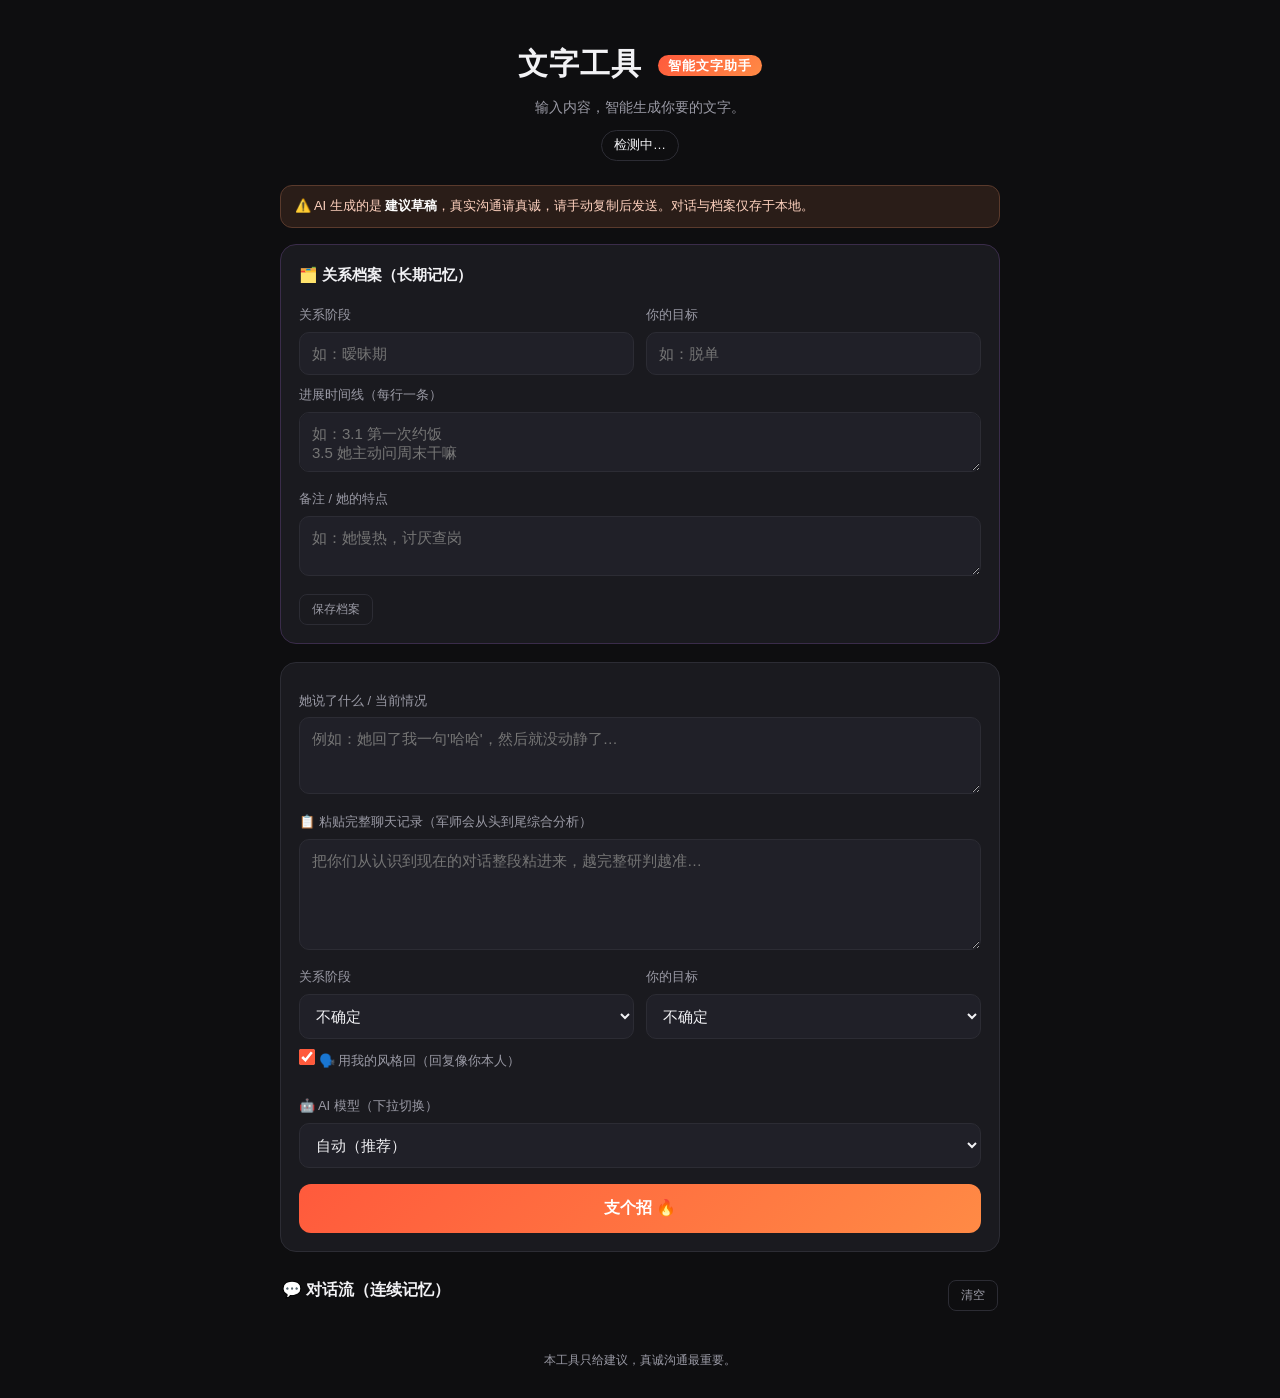
==== app/src/main/assets/index.html @ c7403eba "文字工具 · 初版：WebView壳 + 热更新 + 三家大模型桥接" ====
<!DOCTYPE html>
<html lang="zh-CN">
<head>
<meta charset="UTF-8">
<meta name="viewport" content="width=device-width, initial-scale=1.0">
<title>文字工具</title>
<link rel="stylesheet" href="./css/style.css">
</head>
<body>
<div class="app">
  <header class="hero">
    <h1>文字工具 <span class="badge">智能文字助手</span></h1>
    <p class="sub">输入内容，智能生成你要的文字。</p>
    <div id="modeTag" class="mode-tag">检测中…</div>
  </header>

  <div class="disclaimer">
    ⚠️ AI 生成的是 <strong>建议草稿</strong>，真实沟通请真诚，请手动复制后发送。对话与档案仅存于本地。
  </div>

  <section class="profile-card">
    <div class="res-head"><span>🗂️ 关系档案（长期记忆）</span><span id="saveTip" class="tip"></span></div>
    <div class="row">
      <div class="field"><label>关系阶段</label><input id="p_stage" placeholder="如：暧昧期"></div>
      <div class="field"><label>你的目标</label><input id="p_goal" placeholder="如：脱单"></div>
    </div>
    <label>进展时间线（每行一条）</label>
    <textarea id="p_timeline" rows="2" placeholder="如：3.1 第一次约饭&#10;3.5 她主动问周末干嘛"></textarea>
    <label>备注 / 她的特点</label>
    <textarea id="p_notes" rows="2" placeholder="如：她慢热，讨厌查岗"></textarea>
    <button id="saveProfile" class="mini">保存档案</button>
  </section>

  <section class="input-card">
    <label>她说了什么 / 当前情况</label>
    <textarea id="message" rows="3" placeholder="例如：她回了我一句'哈哈'，然后就没动静了…"></textarea>

    <label>📋 粘贴完整聊天记录（军师会从头到尾综合分析）</label>
    <textarea id="chatlog" rows="5" placeholder="把你们从认识到现在的对话整段粘进来，越完整研判越准…"></textarea>

    <div class="row">
      <div class="field">
        <label>关系阶段</label>
        <select id="stage">
          <option value="">不确定</option>
          <option>刚认识 / 陌生人</option>
          <option>刚加微信</option>
          <option>暧昧期</option>
          <option>恋爱中</option>
          <option>已分手 / 想挽回</option>
        </select>
      </div>
      <div class="field">
        <label>你的目标</label>
        <select id="goal">
          <option value="">不确定</option>
          <option>脱单</option>
          <option>暧昧升温</option>
          <option>约出来</option>
          <option>挽回 / 复联</option>
          <option>单纯参谋</option>
        </select>
      </div>
    </div>
    <div class="style-row">
      <label class="switch"><input type="checkbox" id="useStyle" checked>
        🗣️ 用我的风格回（回复像你本人）</label>
    </div>
    <div class="row">
      <div class="field">
        <label>🤖 AI 模型（下拉切换）</label>
        <select id="model"><option value="auto">自动（推荐）</option></select>
      </div>
    </div>
    <button id="go">支个招 🔥</button>
  </section>

  <div class="stream-head"><span>💬 对话流（连续记忆）</span><button id="clear" class="mini">清空</button></div>
  <section id="stream" class="result"></section>

  <footer>本工具只给建议，真诚沟通最重要。</footer>
</div>
<script src="./js/prompts.js"></script>
<script src="./js/offline.js"></script>
<script src="./js/app.js"></script>
</body>
</html>
---- app/src/main/assets/css/style.css ----
* { box-sizing: border-box; margin: 0; padding: 0; }

.prov { font-size: 11px; color: #ffb347; font-weight: 600; background: rgba(255,179,71,.12); padding: 1px 7px; border-radius: 8px; margin-left: 6px; }

.style-row { margin: 6px 0 14px; }
.switch { display: flex; align-items: center; gap: 8px; font-size: 13px; color: var(--muted); cursor: pointer; user-select: none; }
.switch input { width: 16px; height: 16px; accent-color: var(--main); cursor: pointer; }
:root {
  --bg: #0e0e10;
  --card: #1a1a1f;
  --card2: #202028;
  --main: #ff5a3c;
  --main2: #ff8a45;
  --text: #f2f2f5;
  --muted: #9a9aa5;
  --line: #2c2c34;
}
body {
  background: var(--bg);
  color: var(--text);
  font-family: -apple-system, BlinkMacSystemFont, "Segoe UI", "PingFang SC", "Microsoft YaHei", sans-serif;
  line-height: 1.6;
  padding: 16px;
}
.app { max-width: 720px; margin: 0 auto; }

.hero { text-align: center; padding: 24px 0 8px; }
.hero h1 { font-size: 30px; font-weight: 800; letter-spacing: 1px; }
.badge {
  font-size: 13px; font-weight: 600; color: #fff;
  background: linear-gradient(135deg, var(--main), var(--main2));
  padding: 3px 10px; border-radius: 999px; vertical-align: middle; margin-left: 6px;
}
.sub { color: var(--muted); margin-top: 8px; font-size: 14px; }

.mode-tag {
  display: inline-block; margin-top: 12px; font-size: 13px;
  padding: 4px 12px; border-radius: 999px; border: 1px solid var(--line);
}
.mode-tag.on { color: #7CFFB2; border-color: #2c5; }
.mode-tag.off { color: var(--main2); border-color: #553; }

.disclaimer {
  background: #2a1d18; border: 1px solid #5a3a2c; color: #ffd2bf;
  font-size: 13px; padding: 10px 14px; border-radius: 12px; margin: 16px 0;
}
.disclaimer strong { color: #fff; }

.profile-card, .input-card {
  background: var(--card); border: 1px solid var(--line);
  border-radius: 16px; padding: 18px; margin-bottom: 18px;
}
.profile-card { border-color: #3a2c4a; }

.res-head {
  display: flex; justify-content: space-between; align-items: center;
  font-weight: 700; font-size: 15px; margin-bottom: 8px; gap: 8px;
}
.profile-card label, .input-card label {
  display: block; font-size: 13px; color: var(--muted); margin: 10px 0 6px;
}
textarea, select, input {
  width: 100%; background: var(--card2); color: var(--text);
  border: 1px solid var(--line); border-radius: 10px; padding: 12px;
  font-size: 15px; font-family: inherit; outline: none;
}
textarea:focus, select:focus, input:focus { border-color: var(--main); }
.row { display: flex; gap: 12px; }
.field { flex: 1; }

button#go {
  width: 100%; margin-top: 16px; padding: 14px;
  font-size: 16px; font-weight: 700; color: #fff; cursor: pointer;
  background: linear-gradient(135deg, var(--main), var(--main2));
  border: none; border-radius: 12px; transition: transform .08s, opacity .2s;
}
button#go:hover { transform: translateY(-1px); }
button#go:disabled { opacity: .6; cursor: default; }

.mini {
  background: transparent; border: 1px solid var(--line); color: var(--muted);
  font-size: 12px; padding: 6px 12px; border-radius: 8px; cursor: pointer; margin-top: 10px;
}
.mini:hover { color: var(--text); border-color: var(--main); }
.tip { font-size: 12px; color: #7CFFB2; opacity: 0; transition: opacity .3s; }

.result { display: flex; flex-direction: column; gap: 14px; }
.res-card {
  background: var(--card); border: 1px solid var(--line);
  border-radius: 16px; padding: 16px;
}
.res-card.wrap { border-color: var(--line); }
.res-card .copy {
  background: transparent; border: 1px solid var(--line); color: var(--muted);
  font-size: 12px; padding: 4px 10px; border-radius: 8px; cursor: pointer;
}
.res-card .copy:hover { color: var(--text); border-color: var(--main); }
.res-body { font-size: 15px; white-space: pre-wrap; }

.bubble {
  background: var(--card2); border: 1px solid var(--line);
  border-radius: 12px; padding: 10px 14px; margin-bottom: 10px;
  font-size: 14px; color: var(--muted);
}
.stream-head {
  display: flex; justify-content: space-between; align-items: center;
  margin: 6px 2px 12px; font-weight: 700; color: var(--text);
}

footer { text-align: center; color: var(--muted); font-size: 12px; margin: 28px 0 12px; }
.hidden { display: none; }
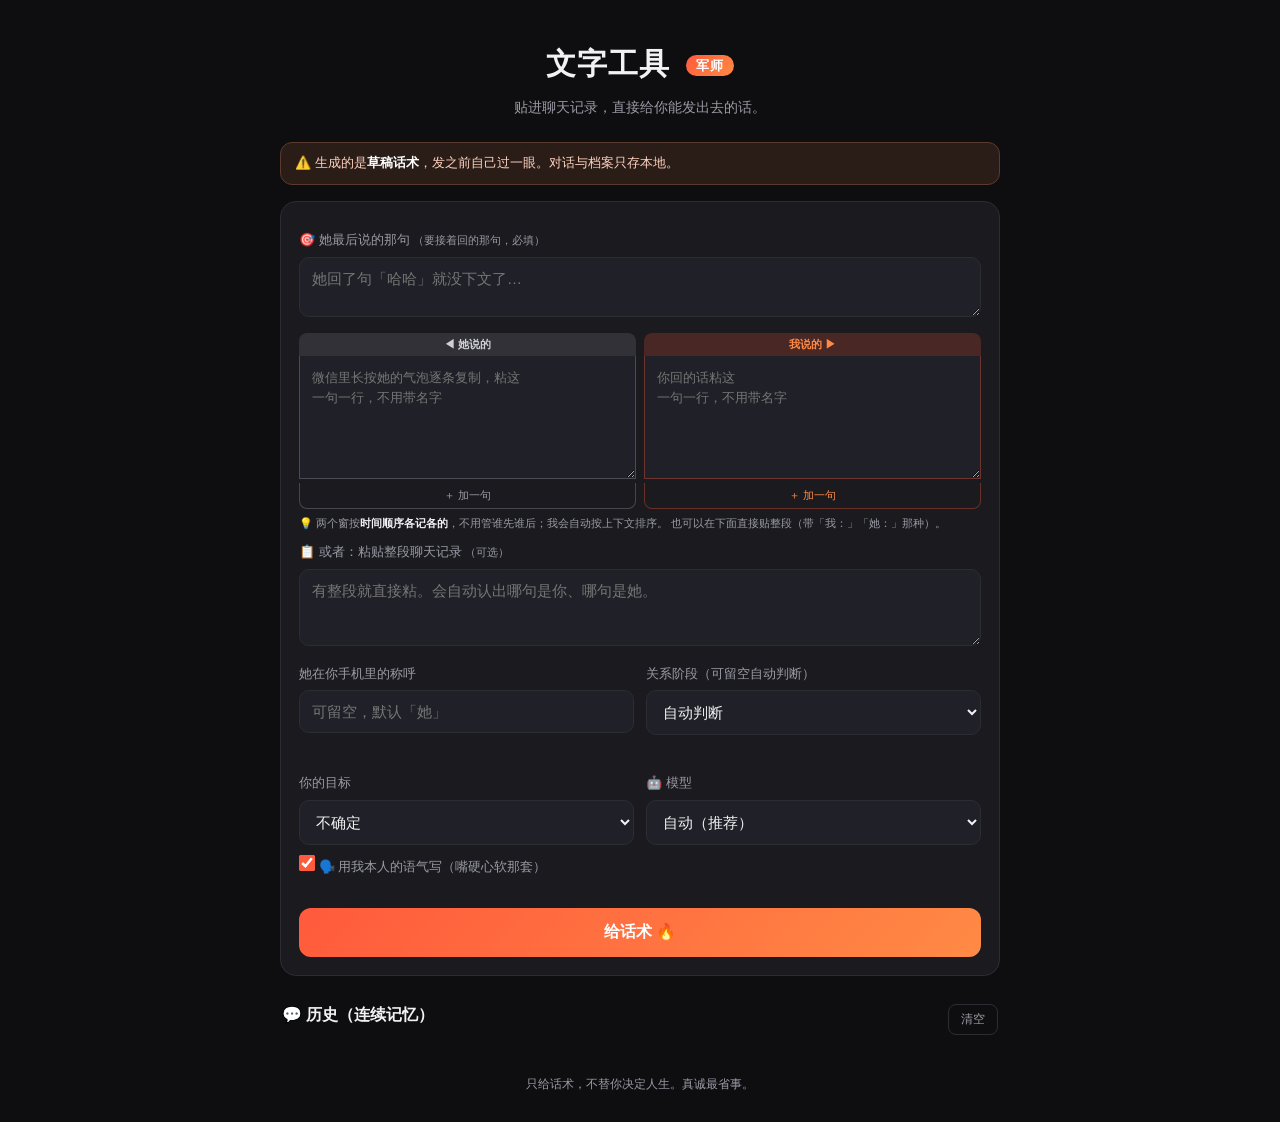
==== commit e89aa8ff: "v2.0: 双输入窗（她说/我说）+ 删除关系档案 + M3阶段判断与三档话术 UI - 移除「关系档案（长期记忆）」整块（阶段/目标/时间线/备注/保存按钮） - 新增她说/我说双栏逐条录入，适配微" ====
--- a/app/src/main/assets/index.html
+++ b/app/src/main/assets/index.html
@@ -9,47 +9,71 @@
 <body>
 <div class="app">
   <header class="hero">
-    <h1>文字工具 <span class="badge">智能文字助手</span></h1>
-    <p class="sub">输入内容，智能生成你要的文字。</p>
-    <div id="modeTag" class="mode-tag">检测中…</div>
+    <h1>文字工具 <span class="badge">军师</span></h1>
+    <p class="sub">贴进聊天记录，直接给你能发出去的话。</p>
   </header>
 
   <div class="disclaimer">
-    ⚠️ AI 生成的是 <strong>建议草稿</strong>，真实沟通请真诚，请手动复制后发送。对话与档案仅存于本地。
+    ⚠️ 生成的是<strong>草稿话术</strong>，发之前自己过一眼。对话与档案只存本地。
   </div>
 
-  <section class="profile-card">
-    <div class="res-head"><span>🗂️ 关系档案（长期记忆）</span><span id="saveTip" class="tip"></span></div>
-    <div class="row">
-      <div class="field"><label>关系阶段</label><input id="p_stage" placeholder="如：暧昧期"></div>
-      <div class="field"><label>你的目标</label><input id="p_goal" placeholder="如：脱单"></div>
+  <section class="input-card">
+    <label>🎯 她最后说的那句 <span class="hint">（要接着回的那句，必填）</span></label>
+    <textarea id="message" rows="2" placeholder="她回了句「哈哈」就没下文了…"></textarea>
+
+    <div class="dual-win">
+      <div class="dual-col col-her">
+        <div class="dual-head">◀ 她说的</div>
+        <textarea id="herLog" rows="5" placeholder="微信里长按她的气泡逐条复制，粘这&#10;一句一行，不用带名字"></textarea>
+        <button class="dual-add" data-side="her">＋ 加一句</button>
+      </div>
+      <div class="dual-col col-me">
+        <div class="dual-head">我说的 ▶</div>
+        <textarea id="meLog" rows="5" placeholder="你回的话粘这&#10;一句一行，不用带名字"></textarea>
+        <button class="dual-add" data-side="me">＋ 加一句</button>
+      </div>
     </div>
-    <label>进展时间线（每行一条）</label>
-    <textarea id="p_timeline" rows="2" placeholder="如：3.1 第一次约饭&#10;3.5 她主动问周末干嘛"></textarea>
-    <label>备注 / 她的特点</label>
-    <textarea id="p_notes" rows="2" placeholder="如：她慢热，讨厌查岗"></textarea>
-    <button id="saveProfile" class="mini">保存档案</button>
-  </section>
+    <div class="dual-tip">
+      💡 两个窗按<strong>时间顺序各记各的</strong>，不用管谁先谁后；我会自动按上下文排序。
+      也可以在下面直接贴整段（带「我：」「她：」那种）。
+    </div>
 
-  <section class="input-card">
-    <label>她说了什么 / 当前情况</label>
-    <textarea id="message" rows="3" placeholder="例如：她回了我一句'哈哈'，然后就没动静了…"></textarea>
+    <label>📋 或者：粘贴整段聊天记录 <span class="hint">（可选）</span></label>
+    <textarea id="chatlog" rows="3" placeholder="有整段就直接粘。会自动认出哪句是你、哪句是她。"></textarea>
 
-    <label>📋 粘贴完整聊天记录（军师会从头到尾综合分析）</label>
-    <textarea id="chatlog" rows="5" placeholder="把你们从认识到现在的对话整段粘进来，越完整研判越准…"></textarea>
+    <div id="chatWin" class="chat-win" style="display:none">
+      <div class="chat-head">
+        <span class="chat-side-label left">◀ 她说的</span>
+        <span class="chat-side-label right">我说的 ▶</span>
+      </div>
+      <div id="chatList" class="chat-list"></div>
+      <div class="parse-tip">点气泡可左右翻转改归属。改完直接点「给话术」。</div>
+    </div>
 
     <div class="row">
       <div class="field">
-        <label>关系阶段</label>
+        <label>她在你手机里的称呼</label>
+        <input id="herName" placeholder="可留空，默认「她」">
+      </div>
+      <div class="field">
+        <label>关系阶段（可留空自动判断）</label>
         <select id="stage">
-          <option value="">不确定</option>
-          <option>刚认识 / 陌生人</option>
-          <option>刚加微信</option>
-          <option>暧昧期</option>
-          <option>恋爱中</option>
-          <option>已分手 / 想挽回</option>
+          <option value="">自动判断</option>
+          <option>A 吸引（刚认识/刚加微信）</option>
+          <option>C 舒适（聊得来/有信任）</option>
+          <option>S 诱惑（氛围到了/该推进）</option>
         </select>
       </div>
+    </div>
+
+    <div id="stageConfirmed" class="stage-confirmed"></div>
+    <div id="stageCard" class="stage-card" style="display:none">
+      <div id="stageGuess" class="stage-guess"></div>
+      <div id="stageReason" class="stage-reason"></div>
+    </div>
+    <div id="stageStatus" class="stage-status"></div>
+
+    <div class="row">
       <div class="field">
         <label>你的目标</label>
         <select id="goal">
@@ -61,26 +85,27 @@
           <option>单纯参谋</option>
         </select>
       </div>
-    </div>
-    <div class="style-row">
-      <label class="switch"><input type="checkbox" id="useStyle" checked>
-        🗣️ 用我的风格回（回复像你本人）</label>
-    </div>
-    <div class="row">
       <div class="field">
-        <label>🤖 AI 模型（下拉切换）</label>
+        <label>🤖 模型</label>
         <select id="model"><option value="auto">自动（推荐）</option></select>
       </div>
     </div>
-    <button id="go">支个招 🔥</button>
+
+    <div class="style-row">
+      <label class="switch"><input type="checkbox" id="useStyle" checked>
+        🗣️ 用我本人的语气写（嘴硬心软那套）</label>
+    </div>
+
+    <button id="go">给话术 🔥</button>
   </section>
 
-  <div class="stream-head"><span>💬 对话流（连续记忆）</span><button id="clear" class="mini">清空</button></div>
+  <div class="stream-head"><span>💬 历史（连续记忆）</span><button id="clear" class="mini">清空</button></div>
   <section id="stream" class="result"></section>
 
-  <footer>本工具只给建议，真诚沟通最重要。</footer>
+  <footer>只给话术，不替你决定人生。真诚最省事。</footer>
 </div>
 <script src="./js/prompts.js"></script>
+<script src="./js/chatparse.js"></script>
 <script src="./js/offline.js"></script>
 <script src="./js/app.js"></script>
 </body>
--- a/app/src/main/assets/css/style.css
+++ b/app/src/main/assets/css/style.css
@@ -46,17 +46,16 @@
 }
 .disclaimer strong { color: #fff; }
 
-.profile-card, .input-card {
+.input-card {
   background: var(--card); border: 1px solid var(--line);
   border-radius: 16px; padding: 18px; margin-bottom: 18px;
 }
-.profile-card { border-color: #3a2c4a; }
 
 .res-head {
   display: flex; justify-content: space-between; align-items: center;
   font-weight: 700; font-size: 15px; margin-bottom: 8px; gap: 8px;
 }
-.profile-card label, .input-card label {
+.input-card label {
   display: block; font-size: 13px; color: var(--muted); margin: 10px 0 6px;
 }
 textarea, select, input {
@@ -109,3 +108,128 @@
 
 footer { text-align: center; color: var(--muted); font-size: 12px; margin: 28px 0 12px; }
 .hidden { display: none; }
+
+/* ========== v2 新增：解析预览 / 阶段卡 / 三档话术 ========== */
+
+/* 解析预览区 */
+/* 阶段卡 */
+.stage-confirmed { font-size: 12px; color: #7CFFB2; margin: 4px 0 0; }
+.stage-card {
+  margin: 8px 0; padding: 10px 12px;
+  background: rgba(255,90,60,.07); border: 1px solid rgba(255,90,60,.3); border-radius: 12px;
+}
+.stage-guess { font-size: 14px; color: var(--text); }
+.stage-reason { font-size: 12px; color: var(--muted); margin-top: 4px; white-space: pre-wrap; }
+.stage-status { font-size: 12px; color: var(--muted); margin: 6px 0; min-height: 16px; }
+.conf { font-size: 11px; color: var(--muted); background: rgba(154,154,165,.15); padding: 1px 6px; border-radius: 6px; margin-left: 4px; }
+
+/* 结果卡内：阶段 + 点破 */
+.stage-line { font-size: 13px; font-weight: 700; color: var(--main2); margin-bottom: 6px; }
+.read-line {
+  font-size: 15px; font-weight: 600; color: var(--text);
+  padding: 8px 0 12px; border-bottom: 1px dashed var(--line); margin-bottom: 12px;
+}
+.dont-line {
+  margin-top: 12px; padding: 8px 12px; font-size: 13px; color: #ff8a8a;
+  background: rgba(255,107,107,.08); border-left: 3px solid #ff6b6b; border-radius: 6px;
+}
+
+/* 三档话术 */
+.opt {
+  border: 1px solid var(--line); border-radius: 12px;
+  padding: 10px 12px; margin-bottom: 10px; background: var(--card2);
+}
+.opt.tone-liao { border-color: rgba(255,90,60,.45); }
+.opt.tone-che  { border-color: rgba(120,140,180,.4); }
+.opt-head { display: flex; align-items: center; justify-content: space-between; margin-bottom: 6px; }
+.opt-tag {
+  font-size: 11px; font-weight: 700; padding: 2px 9px; border-radius: 999px;
+  background: rgba(255,255,255,.08); color: var(--text);
+}
+.opt.tone-wen  .opt-tag { background: rgba(124,255,178,.15); color: #7CFFB2; }
+.opt.tone-liao .opt-tag { background: rgba(255,90,60,.2);    color: var(--main2); }
+.opt.tone-che  .opt-tag { background: rgba(120,140,180,.2);  color: #9db4e0; }
+.opt-copy {
+  background: transparent; border: 1px solid var(--line); color: var(--muted);
+  font-size: 11px; padding: 3px 10px; border-radius: 8px; cursor: pointer;
+}
+.opt-copy:hover { color: var(--main2); border-color: var(--main); }
+.opt-text {
+  font-size: 16px; font-weight: 600; color: var(--text);
+  padding: 6px 0; line-height: 1.5; word-break: break-word;
+}
+.opt-why     { font-size: 12px; color: var(--muted); margin-top: 4px; }
+.opt-predict { font-size: 12px; color: #9db4e0; margin-top: 6px; }
+.opt-then    { font-size: 13px; color: #7CFFB2; margin-top: 3px; }
+
+/* ============ v3 聊天窗口（她说 / 我说，微信式双窗） ============ */
+.chat-win {
+  margin: 10px 0; padding: 10px;
+  background: var(--card2); border: 1px solid var(--line); border-radius: 14px;
+}
+.chat-head {
+  display: flex; justify-content: space-between; align-items: center;
+  padding-bottom: 8px; margin-bottom: 8px; border-bottom: 1px dashed var(--line);
+}
+.chat-side-label { font-size: 11px; font-weight: 700; padding: 2px 10px; border-radius: 999px; }
+.chat-side-label.left  { background: rgba(154,154,165,.18); color: #cfcfd6; }
+.chat-side-label.right { background: rgba(255,90,60,.18);  color: var(--main2); }
+.chat-list {
+  max-height: 340px; overflow-y: auto;
+  display: flex; flex-direction: column; gap: 8px; padding: 2px 0;
+}
+.chat-conf { font-size: 11px; color: var(--muted); text-align: center; padding-bottom: 4px; }
+.chat-conf b { color: var(--text); }
+.chat-conf b.high { color: #7CFFB2; }
+.chat-conf b.mid  { color: #ffc857; }
+.chat-conf b.low  { color: #ff6b6b; }
+.chat-row {
+  display: flex; align-items: flex-end; gap: 6px; max-width: 100%;
+}
+.chat-row.left  { justify-content: flex-start; }
+.chat-row.right { justify-content: flex-end; }
+.chat-who {
+  flex: 0 0 auto; font-size: 10px; color: var(--muted); padding-bottom: 4px; max-width: 64px;
+  overflow: hidden; text-overflow: ellipsis; white-space: nowrap;
+}
+.chat-bubble {
+  max-width: 76%; padding: 8px 12px; border-radius: 14px;
+  font-size: 14px; line-height: 1.45; word-break: break-word; cursor: pointer;
+}
+.chat-bubble.her {
+  background: #26262c; color: #e8e8ee;
+  border-bottom-left-radius: 4px;
+}
+.chat-bubble.me {
+  background: linear-gradient(135deg, #ff5a3c, #ff7a4d); color: #fff;
+  border-bottom-right-radius: 4px;
+}
+.chat-bubble.unsure { border: 1px dashed rgba(255,200,87,.55); }
+.chat-bubble:active { filter: brightness(1.15); }
+.parse-tip { font-size: 11px; color: var(--muted); margin-top: 8px; }
+
+/* ============ v3.1 双输入窗（她说 / 我说） ============ */
+.hint { font-size: 11px; color: var(--muted); font-weight: 400; }
+.dual-win { display: flex; gap: 8px; margin: 8px 0 6px; }
+.dual-col { flex: 1 1 50%; min-width: 0; display: flex; flex-direction: column; }
+.dual-head {
+  font-size: 11px; font-weight: 700; text-align: center;
+  padding: 3px 0; border-radius: 8px 8px 0 0; margin-bottom: 0;
+}
+.col-her .dual-head { background: rgba(154,154,165,.18); color: #cfcfd6; }
+.col-me  .dual-head { background: rgba(255,90,60,.20);  color: var(--main2); }
+.dual-col textarea {
+  flex: 1 1 auto; margin: 0 !important; border-radius: 0 !important;
+  border-top: none !important; font-size: 13px; line-height: 1.5; min-height: 108px;
+}
+.col-her textarea { border-color: rgba(154,154,165,.35) !important; }
+.col-me  textarea { border-color: rgba(255,90,60,.35) !important; }
+.dual-add {
+  margin-top: 4px; background: transparent; font-size: 11px; padding: 5px 0;
+  border-radius: 0 0 8px 8px; cursor: pointer;
+}
+.col-her .dual-add { border: 1px solid rgba(154,154,165,.35); border-top: none; color: var(--muted); }
+.col-me  .dual-add { border: 1px solid rgba(255,90,60,.35);  border-top: none; color: var(--main2); }
+.dual-add:active { background: rgba(255,255,255,.06); }
+.dual-tip { font-size: 11px; color: var(--muted); line-height: 1.6; margin-bottom: 10px; }
+.dual-tip strong { color: var(--text); }
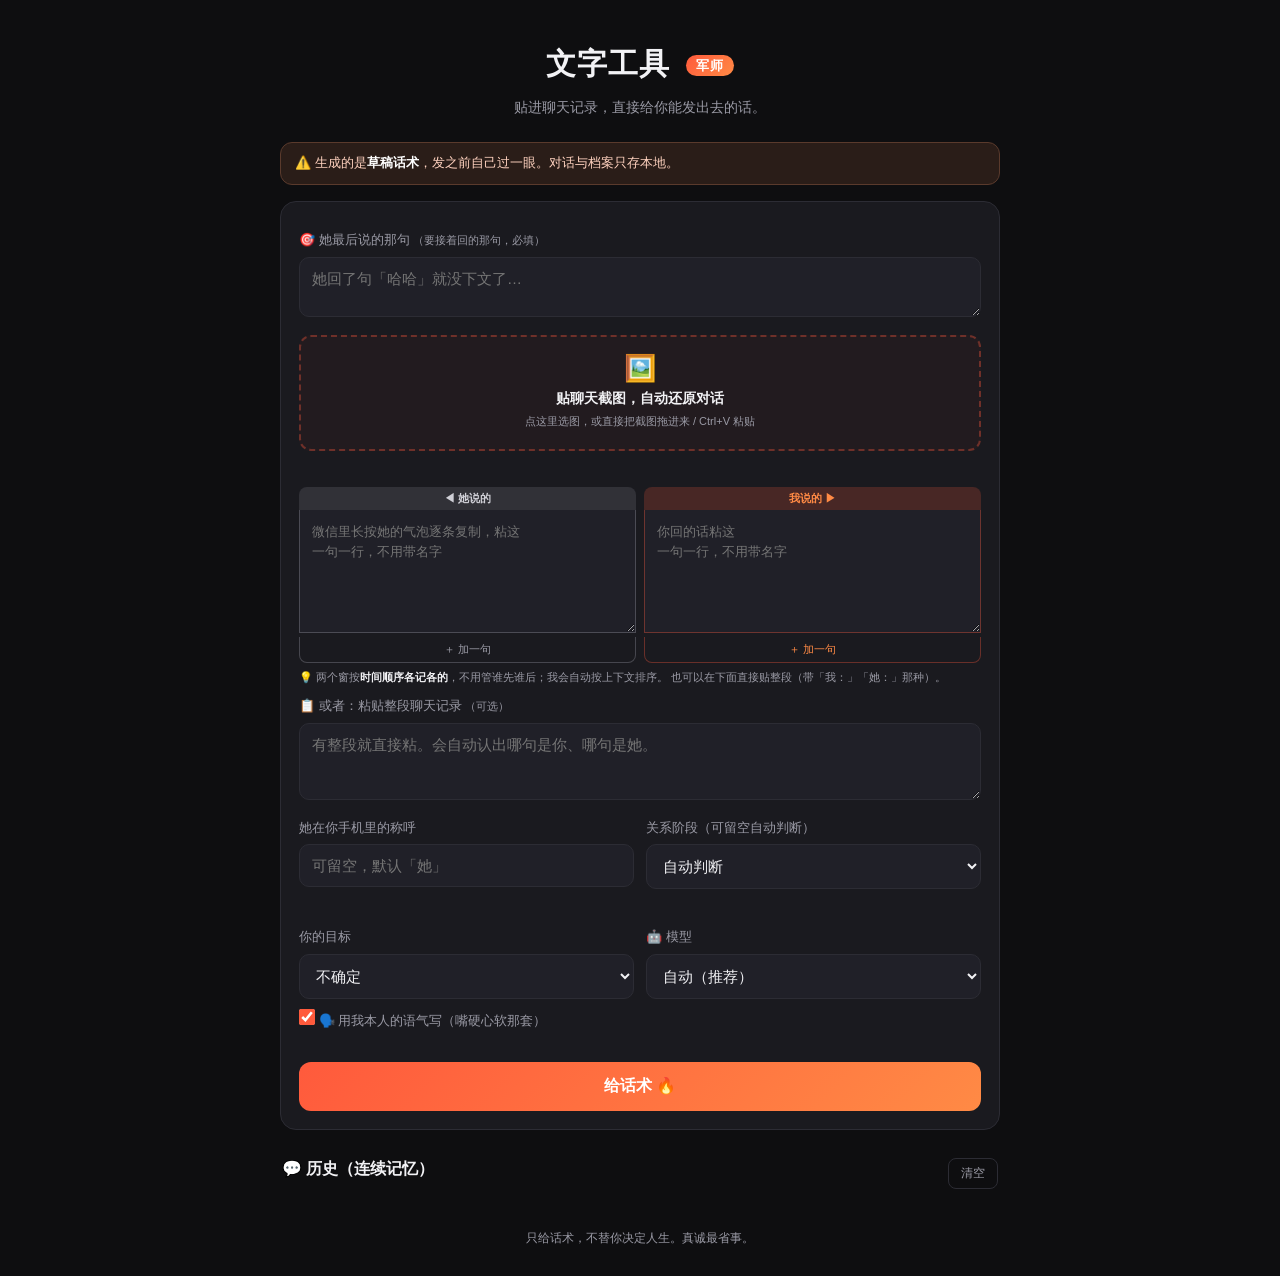
==== commit 10870477: "v3.0: 贴图生成对话（像素判左右 + 多模态OCR）+ 时间线从上到下 截图识别（新模块 shotparse.js） - 像素分割：Canvas 逐行扫前景 → 行块聚合 → 剔头像 → 气泡中心" ====
--- a/app/src/main/assets/index.html
+++ b/app/src/main/assets/index.html
@@ -20,6 +20,17 @@
   <section class="input-card">
     <label>🎯 她最后说的那句 <span class="hint">（要接着回的那句，必填）</span></label>
     <textarea id="message" rows="2" placeholder="她回了句「哈哈」就没下文了…"></textarea>
+
+    <div class="shot-zone" id="shotZone">
+      <div class="shot-inner">
+        <div class="shot-icon">🖼️</div>
+        <div class="shot-title">贴聊天截图，自动还原对话</div>
+        <div class="shot-sub">点这里选图，或直接把截图拖进来 / Ctrl+V 粘贴</div>
+      </div>
+      <input type="file" id="shotFile" accept="image/*" multiple hidden>
+    </div>
+    <div id="shotList" class="shot-list"></div>
+    <div id="shotStatus" class="shot-status"></div>
 
     <div class="dual-win">
       <div class="dual-col col-her">
@@ -106,6 +117,7 @@
 </div>
 <script src="./js/prompts.js"></script>
 <script src="./js/chatparse.js"></script>
+<script src="./js/shotparse.js"></script>
 <script src="./js/offline.js"></script>
 <script src="./js/app.js"></script>
 </body>
--- a/app/src/main/assets/css/style.css
+++ b/app/src/main/assets/css/style.css
@@ -233,3 +233,33 @@
 .dual-add:active { background: rgba(255,255,255,.06); }
 .dual-tip { font-size: 11px; color: var(--muted); line-height: 1.6; margin-bottom: 10px; }
 .dual-tip strong { color: var(--text); }
+
+/* ============ v3.2 截图识别区 ============ */
+.shot-zone {
+  border: 2px dashed rgba(255,90,60,.35); border-radius: 12px;
+  background: rgba(255,90,60,.04); padding: 18px 12px; text-align: center;
+  cursor: pointer; transition: .18s; margin: 10px 0 6px;
+}
+.shot-zone:active, .shot-zone.hover { background: rgba(255,90,60,.10); border-color: var(--main); }
+.shot-icon { font-size: 26px; line-height: 1; margin-bottom: 6px; }
+.shot-title { font-size: 14px; font-weight: 600; color: var(--text); }
+.shot-sub { font-size: 11px; color: var(--muted); margin-top: 4px; }
+.shot-list { display: flex; flex-wrap: wrap; gap: 8px; margin-bottom: 6px; }
+.shot-item { position: relative; width: 72px; height: 72px; border-radius: 8px; overflow: hidden; border: 1px solid var(--line); }
+.shot-item img { width: 100%; height: 100%; object-fit: cover; display: block; }
+.shot-item .shot-x {
+  position: absolute; top: 2px; right: 2px; width: 18px; height: 18px;
+  border-radius: 50%; background: rgba(0,0,0,.65); color: #fff;
+  font-size: 12px; line-height: 18px; text-align: center; cursor: pointer;
+}
+.shot-item .shot-tag {
+  position: absolute; bottom: 0; left: 0; right: 0;
+  background: rgba(0,0,0,.6); color: #7CFFB2; font-size: 9px;
+  text-align: center; padding: 1px 0;
+}
+.shot-status { font-size: 11px; color: var(--muted); min-height: 16px; margin-bottom: 6px; }
+.shot-status b { color: var(--main2); }
+.chat-bubble.empty {
+  background: transparent !important; color: var(--muted) !important;
+  border: 1px dashed rgba(255,200,87,.5); font-style: italic; font-size: 13px;
+}
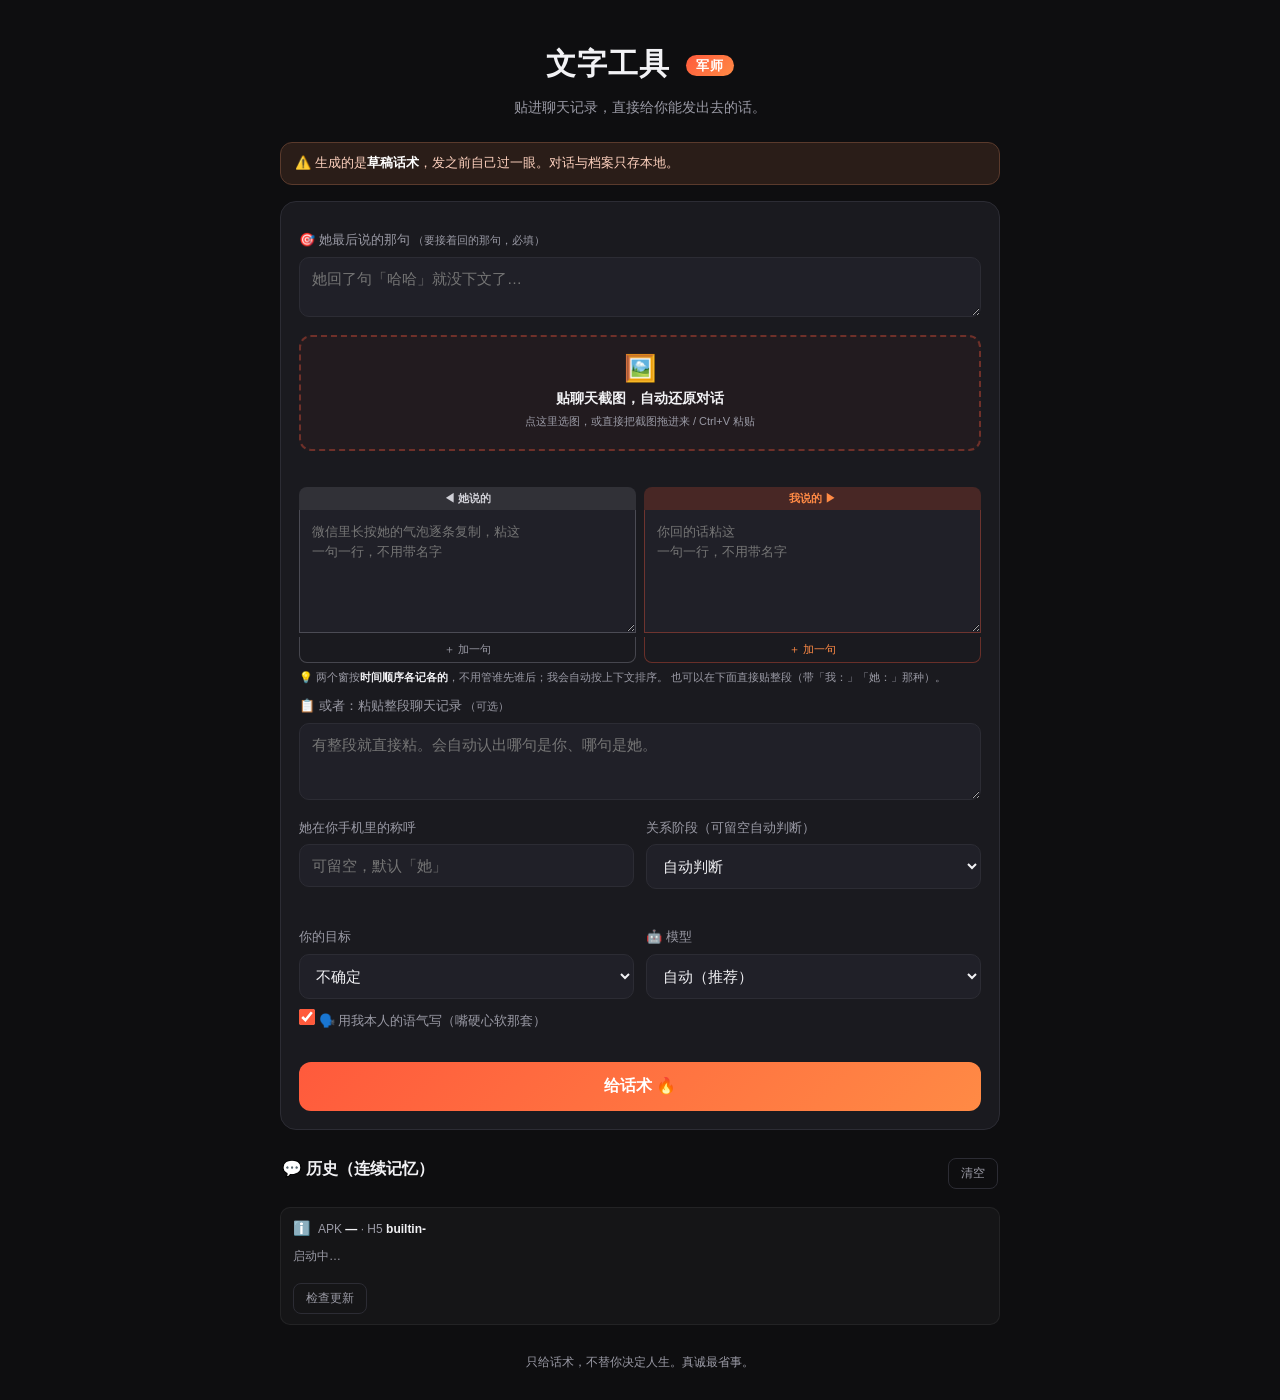
==== commit f58b2a5e: "APK 3.2.0(versionCode 5)：新增真·强制更新原生桥 applyUpdate/getLocalBuild/getAppVersion；热更落地后清缓存+重载自动生效；内置 asse" ====
--- a/app/src/main/assets/index.html
+++ b/app/src/main/assets/index.html
@@ -113,12 +113,21 @@
   <div class="stream-head"><span>💬 历史（连续记忆）</span><button id="clear" class="mini">清空</button></div>
   <section id="stream" class="result"></section>
 
+  <section class="ver-bar" id="verBar">
+    <span class="ver-i">ℹ️</span>
+    <span class="ver-text">APK <b id="verApk">…</b> · H5 <b id="verH5">…</b></span>
+    <span id="verState" class="ver-state">启动中…</span>
+    <button id="verCheck" class="mini">检查更新</button>
+    <button id="verApply" class="mini ver-apply" style="display:none">立即应用</button>
+  </section>
+
   <footer>只给话术，不替你决定人生。真诚最省事。</footer>
 </div>
 <script src="./js/prompts.js"></script>
 <script src="./js/chatparse.js"></script>
 <script src="./js/shotparse.js"></script>
 <script src="./js/offline.js"></script>
+<script src="./js/update.js"></script>
 <script src="./js/app.js"></script>
 </body>
 </html>
--- a/app/src/main/assets/css/style.css
+++ b/app/src/main/assets/css/style.css
@@ -263,3 +263,45 @@
   background: transparent !important; color: var(--muted) !important;
   border: 1px dashed rgba(255,200,87,.5); font-style: italic; font-size: 13px;
 }
+
+/* ============ v3.2 对话动力学 / 接话逻辑 ============ */
+.dyn-line {
+  font-size: 12px; color: var(--muted); line-height: 1.6;
+  padding: 6px 10px; margin: 0 0 8px;
+  background: rgba(124,255,178,.06); border-left: 3px solid rgba(124,255,178,.5);
+  border-radius: 6px;
+}
+.dyn-risk {
+  font-weight: 700; padding: 1px 7px; border-radius: 999px; font-size: 11px;
+  margin-left: 4px;
+}
+.dyn-risk.mid { background: rgba(255,200,87,.18); color: #ffc857; }
+.dyn-risk.hi  { background: rgba(255,107,107,.18); color: #ff8a8a; }
+.dyn-risk.ext { background: rgba(255,60,60,.28); color: #ff5a5a; }
+.dyn-lbl { color: #9db4e0; font-size: 11px; margin-left: 4px; }
+.dyn-note {
+  font-size: 12px; color: #ffc857; line-height: 1.6;
+  padding: 4px 10px 8px; margin: -4px 0 8px;
+}
+.thread-line {
+  font-size: 12px; color: var(--text); line-height: 1.6;
+  padding: 6px 10px; margin: 0 0 12px;
+  background: rgba(255,255,255,.04); border-left: 3px solid var(--main); border-radius: 6px;
+}
+
+/* ============ 版本与更新条 ============ */
+.ver-bar {
+  display: flex; align-items: center; gap: 8px; flex-wrap: wrap;
+  font-size: 12px; color: var(--muted); line-height: 1.5;
+  padding: 10px 12px; margin: 6px 0 0;
+  background: rgba(255,255,255,.03); border: 1px solid rgba(255,255,255,.06);
+  border-radius: 10px;
+}
+.ver-bar .ver-i { font-size: 14px; }
+.ver-bar b { color: var(--text); font-weight: 600; }
+.ver-bar .ver-state { flex: 1 1 100%; color: var(--muted); }
+.ver-bar .ver-state:empty { display: none; }
+.ver-bar .ver-apply {
+  background: var(--main); color: #06120a; border: none; font-weight: 700;
+}
+.ver-bar .ver-apply:hover { filter: brightness(1.08); }
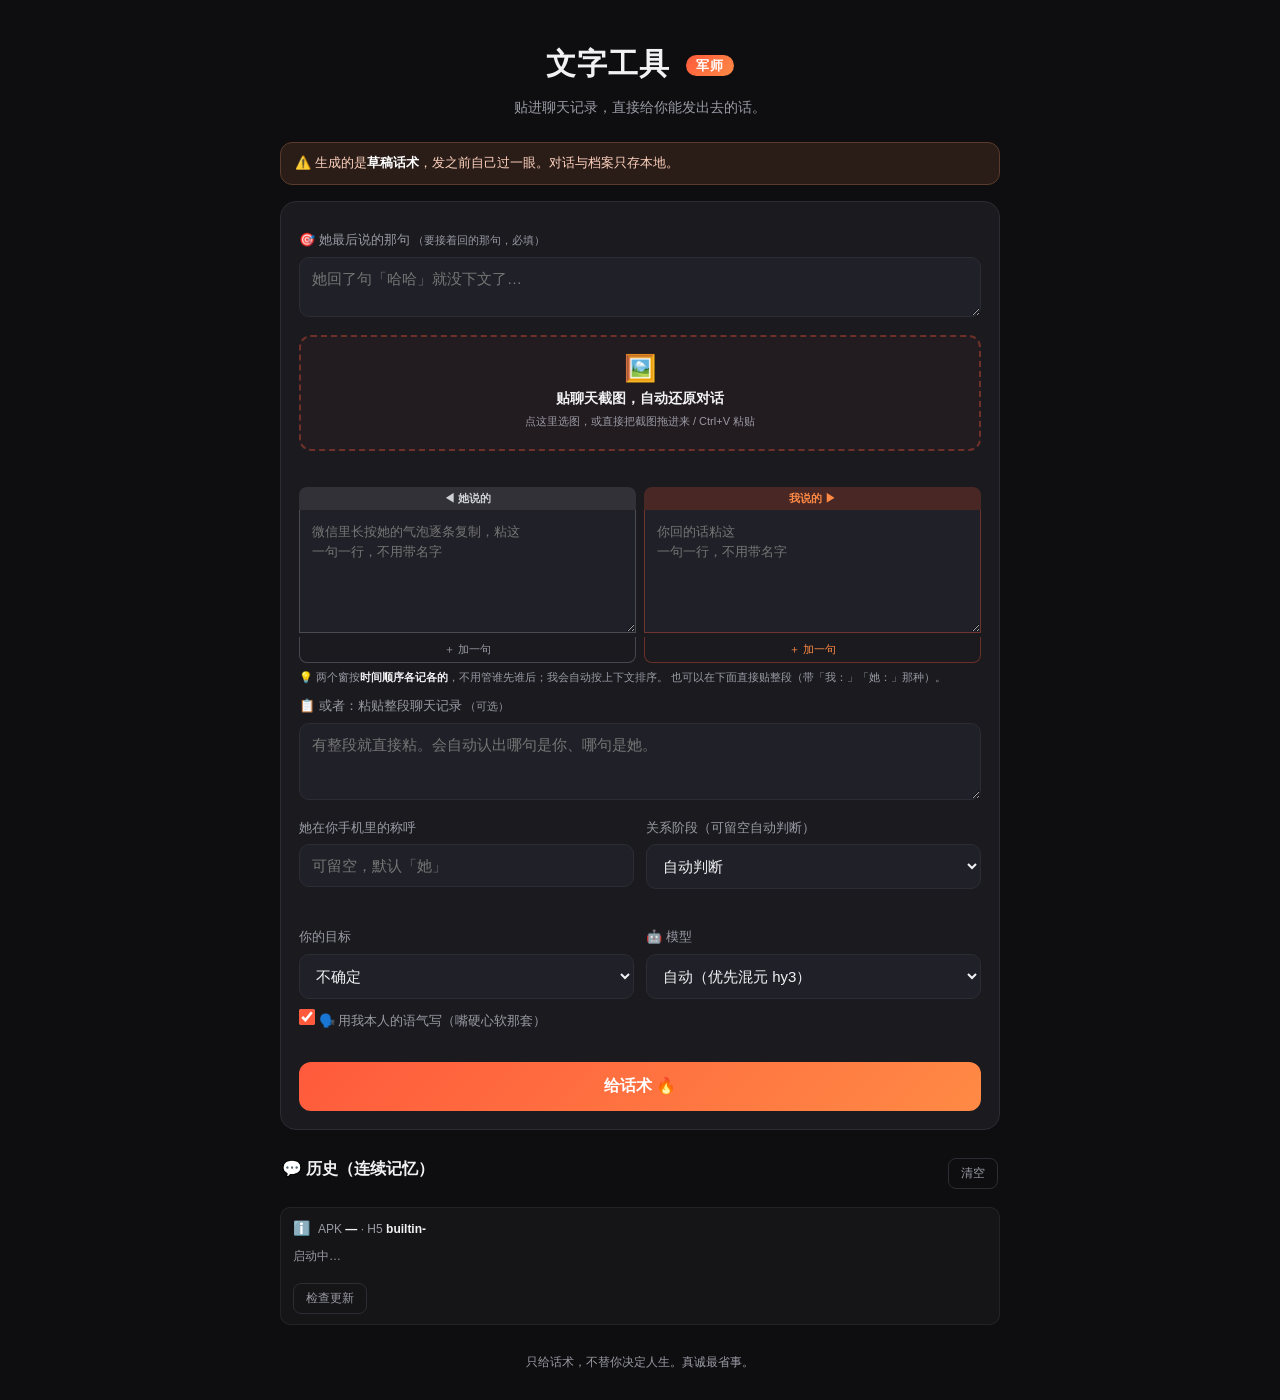
==== commit 8dbe9ee7: "新增聊天记录手动调序功能（v3.6 热更，未动APK）：聊天窗每条气泡旁加▲▼按钮调整消息先后顺序；点气泡翻转归属保留。引入手动态 editedTurns，调序/翻转后锁定为用户确认顺序不再被自动解析" ====
--- a/app/src/main/assets/index.html
+++ b/app/src/main/assets/index.html
@@ -58,7 +58,7 @@
         <span class="chat-side-label right">我说的 ▶</span>
       </div>
       <div id="chatList" class="chat-list"></div>
-      <div class="parse-tip">点气泡可左右翻转改归属。改完直接点「给话术」。</div>
+      <div class="parse-tip">顺序错了？用每条旁的 ▲▼ 调整先后；点气泡可左右翻转改归属。改完直接点「给话术」。</div>
     </div>
 
     <div class="row">
--- a/app/src/main/assets/css/style.css
+++ b/app/src/main/assets/css/style.css
@@ -207,6 +207,11 @@
 .chat-bubble.unsure { border: 1px dashed rgba(255,200,87,.55); }
 .chat-bubble:active { filter: brightness(1.15); }
 .parse-tip { font-size: 11px; color: var(--muted); margin-top: 8px; }
+.chat-move { display: flex; flex-direction: column; gap: 2px; flex: 0 0 auto; align-self: center; margin: 0 2px; }
+.chat-move .mv { width: 24px; height: 17px; font-size: 10px; line-height: 1; border: none; border-radius: 5px; background: rgba(255,255,255,.12); color: var(--text); cursor: pointer; padding: 0; }
+.chat-move .mv:active { background: rgba(255,255,255,.28); }
+.chat-row.left .chat-move { order: -1; }
+.chat-row.right .chat-move { order: 2; }
 
 /* ============ v3.1 双输入窗（她说 / 我说） ============ */
 .hint { font-size: 11px; color: var(--muted); font-weight: 400; }
